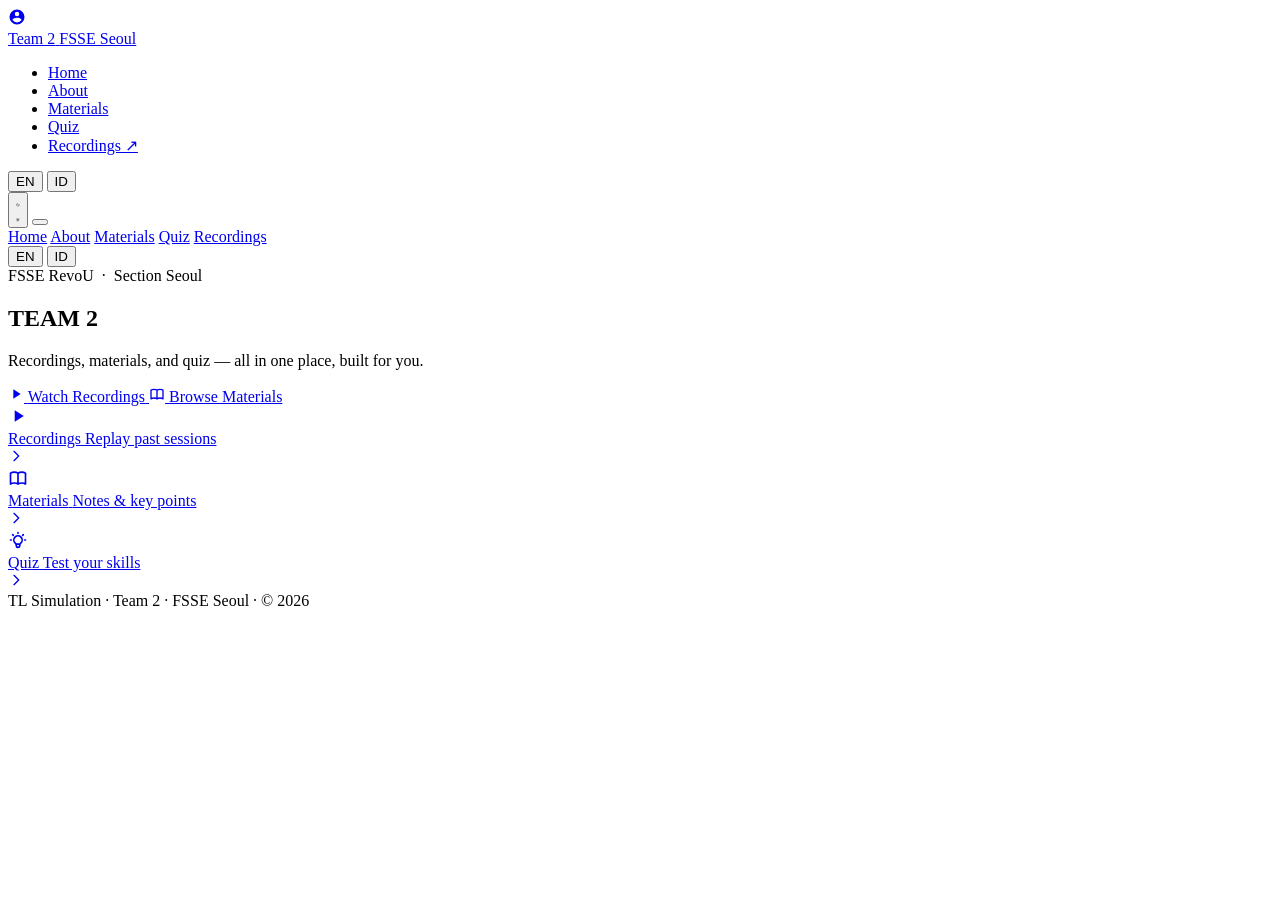
==== html/index.html @ 28c56e17 "feat: add materials and quiz functionality with recordings - Introduced materials.js to manage cours" ====
<!DOCTYPE html>

<html data-lang="en" data-theme="light" lang="en">
<head>
<meta charset="utf-8"/>
<meta content="width=device-width, initial-scale=1.0" name="viewport"/>
<title>Team 2 Seoul · FSSE RevoU</title>
<link href="https://fonts.googleapis.com/css2?family=Plus+Jakarta+Sans:wght@400;500;600;700;800&amp;display=swap" rel="stylesheet"/>
<link href="style.css" rel="stylesheet"/>
</head>
<body>
<!-- ═══ NAVBAR ═══ -->
<nav class="navbar" id="navbar">
<div class="nav-inner">
<a class="nav-brand" href="#home">
<div class="brand-mark">
<svg fill="currentColor" height="18" viewbox="0 0 24 24" width="18" xmlns="http://www.w3.org/2000/svg"><path d="M12 2a10 10 0 1 0 0 20A10 10 0 0 0 12 2zm0 3a3 3 0 1 1 0 6 3 3 0 0 1 0-6zm0 14.2a7.2 7.2 0 0 1-6-3.22c.03-1.99 4-3.08 6-3.08s5.97 1.09 6 3.08a7.2 7.2 0 0 1-6 3.22z"></path></svg>
</div>
<div class="brand-text">
<span class="brand-name">Team 2</span>
<span class="brand-sub">FSSE Seoul</span>
</div>
</a>
<ul class="nav-links" id="navLinks">
<li><a class="nav-link active" data-i18n="nav.home" href="index.html">Home</a></li>
<li><a class="nav-link" data-i18n="nav.about" href="about.html">About</a></li>
<li><a class="nav-link" data-i18n="nav.materi" href="materials.html">Materials</a></li>
<li><a class="nav-link" data-i18n="nav.game" href="quiz.html">Quiz</a></li>
<li><a class="nav-link nav-rec" data-i18n="nav.recordings" href="recordings.html">Recordings ↗</a></li>
</ul>
<div class="nav-actions">
<div class="lang-switcher" id="langSwitcher">
<button class="lang-btn active" data-lang="en" onclick="setLang('en')">EN</button>
<button class="lang-btn" data-lang="id" onclick="setLang('id')">ID</button>
</div>
<button class="theme-btn-nav" onclick="toggleTheme()" title="Toggle theme">
<svg class="icon-moon" fill="none" stroke="currentColor" viewbox="0 0 24 24" xmlns="http://www.w3.org/2000/svg"><path d="M21 12.79A9 9 0 1 1 11.21 3a7 7 0 0 0 9.79 9.79z" stroke-linecap="round" stroke-linejoin="round" stroke-width="2"></path></svg>
<svg class="icon-sun" fill="none" stroke="currentColor" viewbox="0 0 24 24" xmlns="http://www.w3.org/2000/svg"><path d="M12 3v1m0 16v1m8.66-9h-1M4.34 12h-1m15.07-6.07-.71.71M6.34 17.66l-.71.71m12.02 0-.71-.71M6.34 6.34l-.71-.71M12 7a5 5 0 1 0 0 10A5 5 0 0 0 12 7z" stroke-linecap="round" stroke-linejoin="round" stroke-width="2"></path></svg>
</button>
<button aria-label="Menu" class="hamburger" id="hamburger" onclick="toggleMenu()"><span></span><span></span><span></span></button>
</div>
</div>
</nav>
<!-- mobile menu -->
<div class="mobile-menu" id="mobileMenu">
<a class="mob-link active" data-i18n="nav.home" href="index.html" onclick="toggleMenu()">Home</a>
<a class="mob-link" data-i18n="nav.about" href="about.html" onclick="toggleMenu()">About</a>
<a class="mob-link" data-i18n="nav.materi" href="materials.html" onclick="toggleMenu()">Materials</a>
<a class="mob-link" data-i18n="nav.game" href="quiz.html" onclick="toggleMenu()">Quiz</a>
<a class="mob-link" data-i18n="nav.recordings" href="recordings.html">Recordings</a>
<div class="mob-lang">
<button class="lang-btn active" data-lang="en" onclick="setLang('en');toggleMenu()">EN</button>
<button class="lang-btn" data-lang="id" onclick="setLang('id');toggleMenu()">ID</button>
</div>
</div>
<!-- ═══ SCROLL SNAP CONTAINER ═══ -->
<main id="snap-main">
<!-- ═══ HERO — two-column ═══ -->
<section class="hero" id="home">
<div class="hero-inner">
<div class="hero-left">
<div class="hero-eyebrow">
<span class="eyebrow-dot"></span>
          FSSE RevoU  ·  Section Seoul
        </div>
<h1 class="hero-heading">
<span data-i18n="hero.title">TEAM 2</span>
</h1>
<p class="hero-sub" data-i18n="hero.sub">Recordings, materials, and quiz — all in one place, built for you.</p>
<div class="hero-ctas">
<a class="btn-primary" href="recordings.html">
<svg fill="currentColor" height="16" viewbox="0 0 24 24" width="16" xmlns="http://www.w3.org/2000/svg"><path d="M8 5v14l11-7z"></path></svg>
<span data-i18n="hero.cta1">Watch Recordings</span>
</a>
<a class="btn-ghost" href="materials.html">
<svg fill="none" height="16" stroke="currentColor" viewbox="0 0 24 24" width="16" xmlns="http://www.w3.org/2000/svg"><path d="M12 6.253v13m0-13C10.832 5.477 9.246 5 7.5 5S4.168 5.477 3 6.253v13C4.168 18.477 5.754 18 7.5 18s3.332.477 4.5 1.253m0-13C13.168 5.477 14.754 5 16.5 5c1.747 0 3.332.477 4.5 1.253v13C19.832 18.477 18.247 18 16.5 18c-1.746 0-3.332.477-4.5 1.253" stroke-linecap="round" stroke-linejoin="round" stroke-width="2"></path></svg>
<span data-i18n="hero.cta2">Browse Materials</span>
</a>
</div>
</div>
<div class="hero-right">
<a class="hcard" href="recordings.html">
<div class="hcard-icon hcard-icon-rec">
<svg fill="currentColor" height="20" viewbox="0 0 24 24" width="20" xmlns="http://www.w3.org/2000/svg"><path d="M8 5v14l11-7z"></path></svg>
</div>
<div class="hcard-body">
<span class="hcard-title" data-i18n="hero.feat.rec">Recordings</span>
<span class="hcard-sub" data-i18n="hero.feat.rec.sub">Replay past sessions</span>
</div>
<svg class="hcard-arrow" fill="none" height="16" stroke="currentColor" viewbox="0 0 24 24" width="16" xmlns="http://www.w3.org/2000/svg"><path d="M9 5l7 7-7 7" stroke-linecap="round" stroke-linejoin="round" stroke-width="2"></path></svg>
</a>
<a class="hcard" href="materials.html">
<div class="hcard-icon hcard-icon-materi">
<svg fill="none" height="20" stroke="currentColor" viewbox="0 0 24 24" width="20" xmlns="http://www.w3.org/2000/svg"><path d="M12 6.253v13m0-13C10.832 5.477 9.246 5 7.5 5S4.168 5.477 3 6.253v13C4.168 18.477 5.754 18 7.5 18s3.332.477 4.5 1.253m0-13C13.168 5.477 14.754 5 16.5 5c1.747 0 3.332.477 4.5 1.253v13C19.832 18.477 18.247 18 16.5 18c-1.746 0-3.332.477-4.5 1.253" stroke-linecap="round" stroke-linejoin="round" stroke-width="2"></path></svg>
</div>
<div class="hcard-body">
<span class="hcard-title" data-i18n="hero.feat.materi">Materials</span>
<span class="hcard-sub" data-i18n="hero.feat.materi.sub">Notes &amp; key points</span>
</div>
<svg class="hcard-arrow" fill="none" height="16" stroke="currentColor" viewbox="0 0 24 24" width="16" xmlns="http://www.w3.org/2000/svg"><path d="M9 5l7 7-7 7" stroke-linecap="round" stroke-linejoin="round" stroke-width="2"></path></svg>
</a>
<a class="hcard" href="quiz.html">
<div class="hcard-icon hcard-icon-quiz">
<svg fill="none" height="20" stroke="currentColor" viewbox="0 0 24 24" width="20" xmlns="http://www.w3.org/2000/svg"><path d="M9.663 17h4.673M12 3v1m6.364 1.636l-.707.707M21 12h-1M4 12H3m3.343-5.657l-.707-.707m2.828 9.9a5 5 0 117.072 0l-.548.547A3.374 3.374 0 0014 18.469V19a2 2 0 11-4 0v-.531c0-.895-.356-1.754-.988-2.386l-.548-.547z" stroke-linecap="round" stroke-linejoin="round" stroke-width="2"></path></svg>
</div>
<div class="hcard-body">
<span class="hcard-title" data-i18n="hero.feat.quiz">Quiz</span>
<span class="hcard-sub" data-i18n="hero.feat.quiz.sub">Test your skills</span>
</div>
<svg class="hcard-arrow" fill="none" height="16" stroke="currentColor" viewbox="0 0 24 24" width="16" xmlns="http://www.w3.org/2000/svg"><path d="M9 5l7 7-7 7" stroke-linecap="round" stroke-linejoin="round" stroke-width="2"></path></svg>
</a>
</div>
</div>
</section>
<!-- ═══ FOOTER ═══ -->
<footer class="footer-main">
<div class="footer-inner">
<span data-i18n="footer.text">TL Simulation · Team 2 · FSSE Seoul · © 2026</span>
</div>
</footer>
</main><!-- /snap-main -->
<script src="shared.js"></script>
</body>
</html>
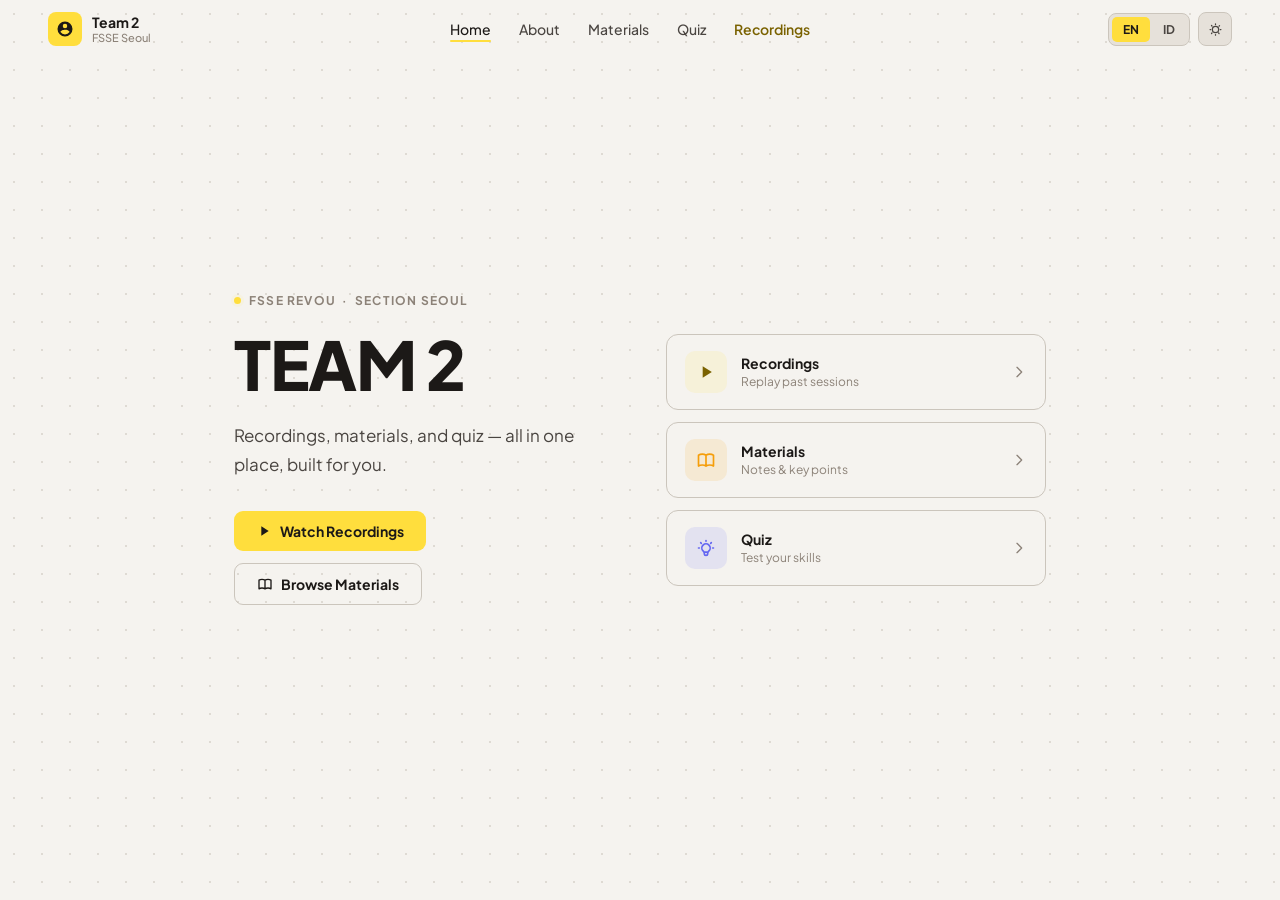
==== commit e6b7c917: "fix: update stylesheet and script paths in HTML files" ====
--- a/html/index.html
+++ b/html/index.html
@@ -6,7 +6,7 @@
 <meta content="width=device-width, initial-scale=1.0" name="viewport"/>
 <title>Team 2 Seoul · FSSE RevoU</title>
 <link href="https://fonts.googleapis.com/css2?family=Plus+Jakarta+Sans:wght@400;500;600;700;800&amp;display=swap" rel="stylesheet"/>
-<link href="style.css" rel="stylesheet"/>
+<link href="../css/style.css" rel="stylesheet"/>
 </head>
 <body>
 <!-- ═══ NAVBAR ═══ -->
@@ -119,6 +119,6 @@
 </div>
 </footer>
 </main><!-- /snap-main -->
-<script src="shared.js"></script>
+<script src="../js/shared.js"></script>
 </body>
 </html>
--- a/css/style.css
+++ b/css/style.css
@@ -0,0 +1,1110 @@
+/* ════════════════════════════════════════════════════════════
+    RESET & ROOT
+════════════════════════════════════════════════════════════ */
+*, *::before, *::after { box-sizing: border-box; margin: 0; padding: 0; }
+
+:root {
+  --accent:       #ffde3d;
+  --accent-d:     #e6c400;
+  --accent-warm:  #f59e0b;
+  --accent-bg:    rgba(255,222,61,.08);
+  --accent-bg-h:  rgba(255,222,61,.16);
+}
+[data-theme="light"] {
+  --bg:           #f5f3ef;
+  --bg-2:         #efecea;
+  --surface:      #e6e1da;
+  --surface-2:    #d9d3cb;
+  --surface-3:    #ccc8bf;
+  --border:       #cbc5bc;
+  --border-h:     #ffde3d;
+  --text:         #1c1917;
+  --text-2:       #4a4541;
+  --text-3:       #8c8278;
+  --badge-bg:     rgba(255,222,61,.12);
+  --badge-txt:    #7a6200;
+  --thumb-bg:     #dedad3;
+  --bottomnav-bg: rgba(245,243,239,.96);
+  --section-alt:  #efecea;
+}
+[data-theme="dark"] {
+  --bg:           #15191f;
+  --bg-2:         #11141a;
+  --surface:      #1d2230;
+  --surface-2:    #252d3d;
+  --surface-3:    #303a50;
+  --border:       #2a3347;
+  --border-h:     #ffde3d;
+  --text:         #e2e6ef;
+  --text-2:       #8a95aa;
+  --text-3:       #4a5568;
+  --badge-bg:     rgba(255,222,61,.13);
+  --badge-txt:    #ffe566;
+  --thumb-bg:     #252d3d;
+  --bottomnav-bg: rgba(21,25,31,.96);
+  --section-alt:  #11141a;
+}
+
+html, body {
+  height: 100%;
+  overflow: hidden;
+}
+body {
+  font-family: 'Plus Jakarta Sans', sans-serif;
+  background: var(--bg);
+  color: var(--text);
+  transition: background .2s, color .2s;
+}
+
+/* ════ SCROLL SNAP CONTAINER ════ */
+#snap-main {
+  height: 100vh;
+  overflow-y: scroll;
+  scroll-snap-type: y mandatory;
+  scroll-behavior: smooth;
+  /* hide scrollbar but keep scroll functionality */
+  scrollbar-width: none;
+}
+#snap-main::-webkit-scrollbar { display: none; }
+.hidden { display: none !important; }
+
+/* ════════════════════════════════════════════════════════════
+   NAVBAR
+════════════════════════════════════════════════════════════ */
+.navbar {
+  position: fixed; top: 0; left: 0; right: 0; z-index: 200;
+  transition: background .2s, border-color .2s, box-shadow .2s;
+  border-bottom: 1px solid transparent;
+}
+.navbar.scrolled {
+  background: var(--bg);
+  border-color: var(--border);
+  box-shadow: 0 1px 0 var(--border);
+}
+.nav-inner {
+  margin: 0 auto;
+  display: flex; align-items: center; gap: 8px;
+  padding: 12px 48px;
+}
+.nav-brand {
+  display: flex; align-items: center; gap: 10px;
+  text-decoration: none; color: var(--text); flex-shrink: 0;
+}
+.brand-mark {
+  width: 34px; height: 34px; border-radius: 8px;
+  background: var(--accent); color: #1c1917;
+  display: flex; align-items: center; justify-content: center; flex-shrink: 0;
+}
+.brand-text { display: flex; flex-direction: column; line-height: 1.2; }
+.brand-name { font-size: 14px; font-weight: 700; }
+.brand-sub  { font-size: 11px; color: var(--text-3); font-weight: 500; }
+
+.nav-links {
+  display: flex; align-items: center; list-style: none; margin: 0 auto;
+}
+.nav-link {
+  display: flex; align-items: center; gap: 4px;
+  padding: 8px 14px; font-size: 14px; font-weight: 500;
+  color: var(--text-2); text-decoration: none; position: relative;
+  transition: color .15s;
+}
+.nav-link::after {
+  content: ''; position: absolute; bottom: 4px; left: 14px; right: 14px;
+  height: 2px; background: var(--accent); border-radius: 1px;
+  transform: scaleX(0); transition: transform .2s;
+}
+.nav-link:hover { color: var(--text); }
+.nav-link:hover::after, .nav-link.active::after { transform: scaleX(1); }
+.nav-link.active { color: var(--text); }
+.nav-rec { color: var(--badge-txt) !important; font-weight: 600; }
+.nav-rec::after { background: var(--accent); }
+
+.nav-actions { display: flex; align-items: center; gap: 8px; flex-shrink: 0; }
+
+.lang-switcher {
+  display: flex; background: var(--surface); border: 1px solid var(--border);
+  border-radius: 8px; padding: 3px; gap: 2px;
+}
+.lang-btn {
+  padding: 5px 11px; border-radius: 5px; border: none;
+  background: transparent; color: var(--text-2);
+  font-size: 12px; font-weight: 700; cursor: pointer;
+  font-family: 'Plus Jakarta Sans', sans-serif;
+  transition: background .15s, color .15s;
+}
+.lang-btn.active { background: var(--accent); color: #1c1917; }
+.lang-btn:not(.active):hover { background: var(--surface-2); color: var(--text); }
+
+.theme-btn-nav {
+  width: 34px; height: 34px; border-radius: 8px;
+  border: 1px solid var(--border); background: var(--surface);
+  color: var(--text-2); cursor: pointer;
+  display: flex; align-items: center; justify-content: center;
+  transition: border-color .15s, color .15s;
+}
+.theme-btn-nav:hover { border-color: var(--accent); color: var(--accent); }
+.theme-btn-nav svg { width: 15px; height: 15px; }
+
+.hamburger {
+  display: none; flex-direction: column; gap: 5px;
+  width: 34px; height: 34px; align-items: center; justify-content: center;
+  border: 1px solid var(--border); border-radius: 8px;
+  background: var(--surface); cursor: pointer; padding: 0;
+}
+.hamburger span {
+  display: block; width: 15px; height: 2px;
+  background: var(--text-2); border-radius: 1px;
+  transition: transform .2s, opacity .2s;
+}
+.hamburger.open span:nth-child(1) { transform: translateY(7px) rotate(45deg); }
+.hamburger.open span:nth-child(2) { opacity: 0; }
+.hamburger.open span:nth-child(3) { transform: translateY(-7px) rotate(-45deg); }
+
+.mobile-menu {
+  display: none; flex-direction: column; gap: 2px;
+  position: fixed; top: 58px; left: 0; right: 0; z-index: 190;
+  background: var(--bg); border-bottom: 1px solid var(--border);
+  padding: 12px 20px 18px;
+  transform: translateY(-8px); opacity: 0; pointer-events: none;
+  transition: transform .2s, opacity .2s;
+}
+.mobile-menu.open { transform: none; opacity: 1; pointer-events: all; }
+.mob-link {
+  display: block; padding: 11px 12px; border-radius: 8px;
+  font-size: 15px; font-weight: 500; color: var(--text);
+  text-decoration: none; transition: background .15s;
+}
+.mob-link:hover { background: var(--surface); }
+.mob-lang { display: flex; gap: 6px; padding: 8px 12px; }
+
+.icon-sun  { display: none; }
+.icon-moon { display: block; }
+[data-theme="light"] .icon-sun  { display: block; }
+[data-theme="light"] .icon-moon { display: none; }
+
+@media (max-width: 799px) {
+  .nav-links { display: none; }
+  .hamburger { display: flex; }
+  .mobile-menu { display: flex; }
+  .lang-switcher { display: none; }
+}
+
+/* ════════════════════════════════════════════════════════════
+   HERO — two-column split
+════════════════════════════════════════════════════════════ */
+.hero {
+  min-height: 100vh;
+  height: 100vh;
+  display: flex; align-items: center;
+  padding: 80px 60px 60px;
+  position: relative; overflow: hidden;
+  scroll-snap-align: start;
+  scroll-snap-stop: always;
+}
+/* subtle background pattern */
+.hero::before {
+  content: '';
+  position: absolute; inset: 0; z-index: 0;
+  background-image: radial-gradient(var(--border) 1px, transparent 1px);
+  background-size: 28px 28px;
+  opacity: .55;
+}
+.hero-inner {
+  margin: 0 auto; width: 70%;
+  display: grid; grid-template-columns: 1fr 380px; gap: 60px;
+  align-items: center; position: relative; z-index: 1;
+}
+@media (max-width: 900px) {
+  .hero-inner { grid-template-columns: 1fr; gap: 40px; }
+}
+
+/* left */
+.hero-eyebrow {
+  display: inline-flex; align-items: center; gap: 8px;
+  font-size: 12px; font-weight: 700; letter-spacing: .1em;
+  text-transform: uppercase; color: var(--text-3);
+  margin-bottom: 20px;
+}
+.eyebrow-dot {
+  width: 7px; height: 7px; border-radius: 50%;
+  background: var(--accent); flex-shrink: 0;
+  box-shadow: 0 0 0 3px var(--accent-bg);
+  animation: pulse 2s infinite;
+}
+@keyframes pulse {
+  0%, 100% { box-shadow: 0 0 0 3px var(--accent-bg); }
+  50%       { box-shadow: 0 0 0 6px transparent; }
+}
+.hero-heading {
+  font-size: clamp(2.8rem, 5.5vw, 4.2rem);
+  font-weight: 800; line-height: 1.08; letter-spacing: -.02em;
+  margin-bottom: 20px; color: var(--text);
+}
+.hero-sub {
+  font-size: 17px; color: var(--text-2); line-height: 1.7;
+  margin-bottom: 32px; max-width: 480px;
+}
+.hero-ctas { display: flex; gap: 12px; flex-wrap: wrap; margin-bottom: 28px; }
+.hero-credit { font-size: 13px; color: var(--text-3); }
+
+/* right — hero cards */
+.hero-right { display: flex; flex-direction: column; gap: 12px; }
+.hcard {
+  display: flex; align-items: center; gap: 14px;
+  padding: 16px 18px; border-radius: 12px;
+  background: var(--bg); border: 1px solid var(--border);
+  text-decoration: none; color: var(--text);
+  transition: border-color .2s, box-shadow .2s, transform .2s;
+}
+.hcard:hover {
+  border-color: var(--accent);
+  box-shadow: 0 4px 20px var(--accent-bg);
+  transform: translateX(4px);
+}
+.hcard-icon {
+  width: 42px; height: 42px; border-radius: 10px; flex-shrink: 0;
+  display: flex; align-items: center; justify-content: center;
+}
+.hcard-icon-rec     { background: rgba(255,222,61,.12); color: var(--badge-txt); }
+.hcard-icon-materi  { background: rgba(245,158,11,.12);  color: var(--accent-warm); }
+.hcard-icon-quiz    { background: rgba(99,102,241,.12);  color: #6366f1; }
+.hcard-body { flex: 1; min-width: 0; display: flex; flex-direction: column; gap: 2px; }
+.hcard-title { font-size: 14px; font-weight: 700; }
+.hcard-sub   { font-size: 12px; color: var(--text-3); }
+.hcard-arrow { color: var(--text-3); flex-shrink: 0; transition: transform .2s, color .2s; }
+.hcard:hover .hcard-arrow { transform: translateX(3px); color: var(--accent); }
+
+/* ════════════════════════════════════════════════════════════
+   BUTTONS
+════════════════════════════════════════════════════════════ */
+.btn-primary {
+  display: inline-flex; align-items: center; gap: 8px;
+  padding: 11px 22px; border-radius: 9px;
+  background: var(--accent); color: #1c1917;
+  font-size: 14px; font-weight: 700; font-family: 'Plus Jakarta Sans', sans-serif;
+  border: none; cursor: pointer; text-decoration: none;
+  transition: background .15s, box-shadow .15s, transform .15s;
+}
+.btn-primary:hover {
+  background: var(--accent-d);
+  box-shadow: 0 4px 16px rgba(255,222,61,.35);
+  transform: translateY(-1px);
+}
+.btn-ghost {
+  display: inline-flex; align-items: center; gap: 8px;
+  padding: 11px 22px; border-radius: 9px;
+  background: transparent; color: var(--text);
+  border: 1.5px solid var(--border);
+  font-size: 14px; font-weight: 700; font-family: 'Plus Jakarta Sans', sans-serif;
+  cursor: pointer; text-decoration: none;
+  transition: border-color .15s, background .15s, transform .15s;
+}
+.btn-ghost:hover {
+  border-color: var(--accent); background: var(--accent-bg);
+  transform: translateY(-1px);
+}
+/* keep .btn-secondary as alias */
+.btn-secondary { composes: btn-ghost; }
+
+/* ════════════════════════════════════════════════════════════
+   SECTION COMMON
+════════════════════════════════════════════════════════════ */
+.section {
+  padding: 100px 60px;
+  min-height: 100vh;
+  display: flex;
+  align-items: center;
+  scroll-snap-align: start;
+  scroll-snap-stop: always;
+}
+.section-alt { background: var(--section-alt); border-top: 1px solid var(--border); border-bottom: 1px solid var(--border); }
+.section-inner { margin: 0 auto; width: 100%; }
+
+.section-label {
+  display: flex; align-items: center; gap: 12px;
+  margin-bottom: 12px;
+}
+.section-num {
+  font-size: 11px; font-weight: 800; color: var(--badge-txt);
+  letter-spacing: .12em; font-variant-numeric: tabular-nums;
+}
+.section-rule { flex: 0 0 32px; height: 1.5px; background: var(--border); }
+.section-tag-txt {
+  font-size: 11px; font-weight: 700; letter-spacing: .1em;
+  text-transform: uppercase; color: var(--text-3);
+}
+.section-heading {
+  font-size: clamp(1.7rem, 3.5vw, 2.4rem);
+  font-weight: 800; letter-spacing: -.025em;
+  margin-bottom: 10px; line-height: 1.15;
+}
+.section-sub {
+  font-size: 16px; color: var(--text-2); margin-bottom: 44px; line-height: 1.6;
+}
+
+/* fade in */
+.fade-in-section { opacity: 0; transform: translateY(24px); transition: opacity .5s ease, transform .5s ease; }
+.fade-in-section.visible { opacity: 1; transform: none; }
+
+/* ════════════════════════════════════════════════════════════
+   ABOUT
+════════════════════════════════════════════════════════════ */
+/* ── pcard-detail base ── */
+.about-photo-frame { position: relative; width: 160px; height: 160px; border-radius: 16px; overflow: hidden; }
+.about-photo {
+  width: 160px; height: 160px; border-radius: 16px;
+  object-fit: cover; object-position: center top;
+  display: block;
+}
+.photo-placeholder {
+  width: 160px; height: 160px; border-radius: 16px;
+  background: linear-gradient(135deg, var(--accent), #6366f1);
+  display: flex; align-items: center; justify-content: center;
+  font-size: 42px; font-weight: 800; color: #1c1917;
+}
+.about-socials { display: flex; gap: 8px; }
+
+/* ── new pcard-detail layout ── */
+.pd-top {
+  display: flex;
+  flex-direction: row;
+  align-items: flex-start;
+  gap: 16px;
+  margin-bottom: 16px;
+}
+.pd-photo {
+  flex-shrink: 0;
+  width: 150px; height: 150px;
+  border-radius: 12px;
+  overflow: hidden;
+}
+.pd-photo img,
+.pd-photo .photo-placeholder {
+  width: 150px; height: 150px;
+  border-radius: 12px;
+  font-size: 28px;
+}
+.pd-head {
+  flex: 1;
+  min-width: 0;
+  display: flex;
+  flex-direction: column;
+  gap: 8px;
+  padding-top: 2px;
+}
+/* pd-socials now sits at the bottom of pcard-detail, horizontal row */
+.pd-socials {
+  display: flex;
+  flex-direction: row;
+  flex-wrap: wrap;
+  gap: 6px;
+  margin-top: 14px;
+  padding-top: 14px;
+  border-top: 1px solid var(--border);
+}
+.social-link {
+  display: flex;
+  align-items: center;
+  gap: 6px;
+  padding: 5px 10px;
+  border-radius: 7px;
+  border: 1px solid var(--border);
+  background: var(--surface);
+  color: var(--text-2);
+  text-decoration: none;
+  font-size: 12px;
+  font-weight: 500;
+  transition: border-color .15s, color .15s, background .15s;
+  white-space: nowrap;
+}
+.social-link svg { flex-shrink: 0; }
+.social-label {
+  overflow: hidden;
+  text-overflow: ellipsis;
+  white-space: nowrap;
+  color: var(--text-2);
+  max-width: 140px;
+}
+.social-link:hover { border-color: var(--accent); color: var(--accent); background: var(--accent-bg); }
+.social-link:hover .social-label { color: var(--accent); }
+
+.about-name { font-size: 22px; font-weight: 800; margin-bottom: 0; }
+.about-bio { font-size: 15px; color: var(--text-2); line-height: 1.65; margin-bottom: 12px; }
+/* about-stats now inside pd-head as a vertical list */
+.about-stats { display: flex; flex-direction: column; gap: 8px; }
+@media (max-width: 479px) { .about-stats { gap: 6px; } }
+.stat-item {
+  display: flex; align-items: flex-start; gap: 8px;
+  padding: 7px 10px; border-radius: 8px;
+  background: var(--surface); border-left: 3px solid var(--accent);
+}
+.stat-item svg { color: var(--badge-txt); flex-shrink: 0; margin-top: 1px; }
+.stat-item > div { display: flex; flex-direction: column; gap: 2px; }
+.stat-label { font-size: 11px; color: var(--text-3); font-weight: 700; text-transform: uppercase; letter-spacing: .06em; }
+.stat-val   { font-size: 13px; font-weight: 600; color: var(--text); }
+
+/* ── about section: stretch to fill viewport ── */
+#about { align-items: stretch; }
+#about .section-inner {
+  display: flex;
+  flex-direction: column;
+}
+
+/* ════════════════════════════════════════════════════════════
+   ABOUT — PERSON CARDS
+════════════════════════════════════════════════════════════ */
+
+/* ── slot for left-side expanded card ── */
+.about-expanded-slot {
+  display: none;
+  flex-shrink: 0;
+}
+.about-expanded-slot:not(:empty) {
+  display: block;
+}
+.about-expanded-slot .person-card {
+  width: 100%;
+  height: 100%;
+}
+
+/* slot: photo scales up, socials show as column with labels */
+.about-expanded-slot .pd-photo {
+  width: 50%;
+  height: auto;
+  aspect-ratio: 1 / 1;
+}
+.about-expanded-slot .pd-photo img,
+.about-expanded-slot .pd-photo .photo-placeholder {
+  width: 100%; height: 100%;
+  font-size: clamp(28px, 3.5vw, 64px);
+}
+.about-expanded-slot .about-name {
+  font-size: 20px;
+}
+.about-expanded-slot .about-bio {
+  font-size: 13px;
+  margin-bottom: 8px;
+}
+
+/* ── outer wrapper — default: flex column, two rows stacked ── */
+.about-persons-grid {
+  display: flex;
+  flex-direction: column;
+  gap: 12px;
+  width: 100%;
+  flex: 1;
+}
+
+/* ── when a card is active: side-by-side (expanded left, cards right) ── */
+.about-persons-grid.has-active {
+  flex-direction: row;
+  align-items: flex-start;
+  gap: 16px;
+}
+.about-persons-grid.has-active .about-expanded-slot {
+  display: block;
+  flex: 0 0 calc(50% - 8px);
+  width: calc(50% - 8px);
+}
+.about-persons-grid.has-active .about-rows-wrapper {
+  flex: 0 0 calc(50% - 8px);
+  min-width: 0;
+  /* switch to grid so ALL card rows share the same height */
+  display: grid;
+  grid-template-columns: repeat(4, 1fr);
+  grid-auto-rows: 1fr;
+  gap: 12px;
+  align-content: start;
+}
+/* make each about-row invisible to layout so all cards flow flat */
+.about-persons-grid.has-active .about-row {
+  display: contents;
+}
+/* cards fill their grid cell */
+.about-persons-grid.has-active .about-rows-wrapper > .about-row > .person-card,
+.about-persons-grid.has-active .about-rows-wrapper .person-card {
+  min-width: 0;
+  width: 100%;
+}
+
+/* ── rows wrapper: stacks the two rows vertically ── */
+.about-rows-wrapper {
+  display: flex;
+  flex-direction: column;
+  gap: 12px;
+  width: 100%;
+  flex: 1;
+}
+
+/* ── each row is its own independent flex row ── */
+.about-row {
+  display: flex;
+  flex-wrap: wrap;
+  gap: 12px;
+  justify-content: center;
+  flex: 1;
+}
+.about-row .person-card {
+  flex: 0 0 calc((100% - 60px) / 6);
+  min-width: 0;
+  height: 100%;
+}
+
+/* ── base card ── */
+.person-card {
+  border: 1px solid var(--border); border-radius: 16px;
+  background: var(--bg); cursor: pointer; overflow: hidden;
+  will-change: transform;
+  transition: border-color .25s, box-shadow .25s;
+}
+.person-card:not(.active):hover {
+  border-color: var(--accent);
+  box-shadow: 0 6px 24px var(--accent-bg);
+  transform: translateY(-3px);
+}
+
+/* ── EXPANDED: fills its slot container (grows vertically) ── */
+.person-card.active {
+  border-color: var(--accent);
+  box-shadow: 0 8px 40px var(--accent-bg);
+  cursor: default;
+  transform: none;
+}
+
+/* ── during FLIP: card is an empty styled box — no content distortion ── */
+.person-card.is-flipping {
+  transition: none !important;
+}
+.person-card.is-flipping .pcard-compact {
+  max-height: 0 !important;
+  opacity: 0 !important;
+  transition: none !important;
+  pointer-events: none !important;
+}
+.person-card.is-flipping .pcard-detail {
+  max-height: 0 !important;
+  opacity: 0 !important;
+  padding: 0 !important;
+  transition: none !important;
+}
+
+/* prevent grid from clipping cards during animation */
+.about-row.is-animating {
+  overflow: visible;
+}
+
+/* ── compact = PORTRAIT TILE for every card ── */
+.pcard-compact {
+  display: flex; flex-direction: column; align-items: stretch;
+  padding: 0; gap: 0; overflow: hidden;
+  max-height: 600px; opacity: 1; height: 100%;
+  transition: max-height 0.28s ease, opacity 0.2s ease;
+}
+
+/* ── banner: full-width gradient strip ── */
+.pcard-avatar {
+  width: 100%; flex: 1; min-height: 80px;
+  border-radius: 14px 14px 0 0; flex-shrink: 0;
+  display: flex; align-items: center; justify-content: center;
+  font-size: 36px; font-weight: 900; color: #fff;
+}
+
+/* ── label below banner ── */
+.pcard-compact-body {
+  padding: 10px 14px 14px;
+  display: flex; flex-direction: column; gap: 3px;
+  transition: background .2s;
+}
+.pcard-name { font-size: 13px; font-weight: 700; color: var(--text); }
+.pcard-role { font-size: 11px; color: var(--text-3); }
+.person-card:not(.active):hover .pcard-compact-body { background: var(--accent-bg); }
+
+/* ── compact fades in when card is inactive (not flipping) ── */
+.person-card.active:not(.is-flipping) .pcard-compact {
+  max-height: 0;
+  opacity: 0;
+  pointer-events: none;
+}
+
+/* ── detail fades in after FLIP lands ── */
+.pcard-detail {
+  max-height: 0;
+  overflow: hidden;
+  opacity: 0;
+  transition: max-height 0.42s ease,
+              opacity    0.32s 0.06s ease,
+              padding    0.20s ease;
+  padding: 0;
+}
+.person-card.active:not(.is-flipping) .pcard-detail {
+  max-height: 1200px;
+  opacity: 1;
+  padding: 20px;
+}
+
+/* ════════════════════════════════════════════════════════════
+   ABOUT — MOBILE RESPONSIVE  (≤ 767 px)
+════════════════════════════════════════════════════════════ */
+@media (max-width: 767px) {
+  /* section: natural height, no forced viewport fill */
+  #about {
+    align-items: flex-start;
+    padding: 56px 18px 40px;
+    min-height: unset;
+  }
+  #about .section-inner {
+    flex: unset;
+  }
+
+  /* grid: turn off flex-grow chain */
+  .about-persons-grid,
+  .about-rows-wrapper,
+  .about-row {
+    flex: unset;
+  }
+
+  /* ── DEFAULT state: 2-column card grid ── */
+  .about-rows-wrapper {
+    gap: 10px;
+  }
+  .about-row {
+    gap: 10px;
+    justify-content: flex-start;
+  }
+  .about-row .person-card {
+    flex: 0 0 calc(50% - 5px);
+    height: auto;
+  }
+
+  /* ── compact card: horizontal layout (avatar left, text right) ── */
+  .pcard-compact {
+    flex-direction: row;
+    align-items: center;
+    padding: 10px 12px;
+    gap: 12px;
+    height: auto;
+    max-height: none;
+  }
+  .pcard-avatar {
+    flex: 0 0 52px;
+    width: 52px;
+    min-height: 52px;
+    height: 52px;
+    border-radius: 10px;
+    font-size: 20px;
+  }
+  .pcard-compact-body {
+    padding: 0;
+    flex: 1;
+    min-width: 0;
+  }
+  .pcard-name {
+    font-size: 14px;
+    white-space: nowrap;
+    overflow: hidden;
+    text-overflow: ellipsis;
+  }
+
+  /* ── ACTIVE state: stack vertically (expanded on top, grid below) ── */
+  .about-persons-grid.has-active {
+    flex-direction: column;
+    align-items: stretch;
+    gap: 14px;
+  }
+  .about-persons-grid.has-active .about-expanded-slot {
+    flex: unset;
+    width: 100%;
+  }
+  .about-persons-grid.has-active .about-rows-wrapper {
+    flex: unset;
+    display: grid;
+    grid-template-columns: repeat(2, 1fr);
+    grid-auto-rows: auto;
+    gap: 10px;
+    width: 100%;
+  }
+  .about-persons-grid.has-active .about-row {
+    display: contents;
+  }
+  .about-persons-grid.has-active .about-rows-wrapper .person-card {
+    width: 100%;
+    flex: unset;
+  }
+
+  /* expanded card: revert to vertical, smaller photo */
+  .about-expanded-slot .pd-photo {
+    width: 80px;
+    height: 80px;
+    aspect-ratio: unset;
+  }
+  .about-expanded-slot .pd-photo img,
+  .about-expanded-slot .pd-photo .photo-placeholder {
+    width: 80px;
+    height: 80px;
+    font-size: 28px;
+  }
+  .about-expanded-slot .about-name {
+    font-size: 18px;
+  }
+
+  /* keep compact card horizontal inside active grid on mobile */
+  .about-persons-grid.has-active .pcard-compact {
+    flex-direction: row;
+  }
+  .about-persons-grid.has-active .pcard-avatar {
+    flex: 0 0 52px;
+    width: 52px;
+    height: 52px;
+    min-height: 52px;
+    border-radius: 10px;
+  }
+}
+
+/* ════════════════════════════════════════════════════════════
+    MATERI
+════════════════════════════════════════════════════════════ */
+/* ─── Module tabs ─────────────────────────────────────────── */
+.module-tabs {
+  display: flex;
+  flex-wrap: wrap;
+  gap: 8px;
+  margin-bottom: 28px;
+}
+.module-tab {
+  display: flex;
+  flex-direction: column;
+  align-items: flex-start;
+  gap: 2px;
+  padding: 10px 18px;
+  border-radius: 10px;
+  border: 1px solid var(--border);
+  background: var(--surface);
+  cursor: pointer;
+  transition: border-color .2s, background .2s, box-shadow .2s;
+  text-align: left;
+}
+.module-tab:hover {
+  border-color: var(--accent);
+  background: var(--accent-bg);
+}
+.module-tab.active {
+  border-color: var(--accent);
+  background: var(--accent-bg);
+  box-shadow: 0 2px 12px var(--accent-bg);
+}
+.module-tab-num {
+  font-size: 13px;
+  font-weight: 800;
+  color: var(--badge-txt);
+}
+.module-tab.active .module-tab-num { color: var(--accent); }
+.module-tab-sub {
+  font-size: 11px;
+  color: var(--text-3);
+  font-weight: 500;
+}
+
+/* ─── Module panel ────────────────────────────────────────── */
+.module-panel {
+  display: flex;
+  flex-direction: column;
+  gap: 32px;
+}
+
+/* ─── Week section ────────────────────────────────────────── */
+.week-section {
+  display: flex;
+  flex-direction: column;
+  gap: 14px;
+}
+.week-header {
+  display: flex;
+  align-items: center;
+  gap: 12px;
+}
+.week-label {
+  display: flex;
+  align-items: center;
+  gap: 10px;
+}
+.week-pill {
+  font-size: 11px;
+  font-weight: 800;
+  letter-spacing: .08em;
+  text-transform: uppercase;
+  color: var(--badge-txt);
+  background: var(--accent-bg);
+  border: 1px solid color-mix(in srgb, var(--accent) 30%, transparent);
+  padding: 3px 10px;
+  border-radius: 20px;
+  white-space: nowrap;
+}
+.week-course {
+  font-size: 15px;
+  font-weight: 700;
+  color: var(--text);
+}
+
+/* ─── Week grid: session cards ────────────────────────────── */
+.week-grid {
+  display: grid;
+  grid-template-columns: repeat(auto-fill, minmax(260px, 1fr));
+  gap: 12px;
+}
+.materi-card {
+  background: var(--bg);
+  border: 1px solid var(--border);
+  border-left: 3px solid var(--accent);
+  border-radius: 10px;
+  padding: 18px;
+  display: flex;
+  flex-direction: column;
+  gap: 10px;
+  transition: box-shadow .2s, transform .2s;
+}
+.materi-card:hover { box-shadow: 0 4px 18px var(--accent-bg); transform: translateY(-2px); }
+.materi-card-empty { border-left-color: var(--border); opacity: .7; }
+.materi-top { display: flex; align-items: center; justify-content: space-between; gap: 8px; }
+.materi-num {
+  font-size: 11px; font-weight: 800; letter-spacing: .08em;
+  color: var(--badge-txt); background: var(--accent-bg);
+  padding: 3px 9px; border-radius: 5px;
+}
+.materi-date { font-size: 12px; color: var(--text-3); }
+.materi-title-txt { font-size: 15px; font-weight: 700; line-height: 1.4; }
+.materi-points { list-style: none; display: flex; flex-direction: column; gap: 6px; }
+.materi-points li {
+  font-size: 13px; color: var(--text-2); padding-left: 14px;
+  position: relative; line-height: 1.5;
+}
+.materi-points li::before { content: '▸'; position: absolute; left: 0; color: var(--badge-txt); font-size: 10px; top: 3px; }
+.materi-empty { padding: 10px 0; }
+.materi-empty span {
+  display: inline-block; margin-bottom: 5px;
+  font-size: 11px; font-weight: 700; color: var(--text-3);
+  text-transform: uppercase; letter-spacing: .08em;
+  background: var(--surface); border: 1px dashed var(--border);
+  padding: 3px 10px; border-radius: 5px;
+}
+.materi-empty p { font-size: 13px; color: var(--text-3); line-height: 1.5; }
+.materi-rec-btn {
+  display: inline-flex; align-items: center; gap: 6px; margin-top: auto;
+  font-size: 13px; font-weight: 700; color: var(--badge-txt);
+  text-decoration: none; transition: opacity .15s;
+}
+.materi-rec-btn:hover { opacity: .7; }
+
+@media (max-width: 600px) {
+  .week-grid { grid-template-columns: 1fr; }
+}
+
+/* ════════════════════════════════════════════════════════════
+   QUIZ
+════════════════════════════════════════════════════════════ */
+.quiz-container {
+  max-width: 580px;
+  background: var(--bg); border: 1px solid var(--border);
+  border-radius: 16px; padding: 32px 28px;
+  box-shadow: 0 2px 20px rgba(0,0,0,.04);
+}
+.quiz-state { display: flex; flex-direction: column; align-items: center; gap: 18px; }
+.quiz-start-icon svg { color: var(--badge-txt); }
+.quiz-start-info { font-size: 14px; color: var(--text-2); text-align: center; }
+.quiz-btn { min-width: 160px; justify-content: center; }
+
+.quiz-meta { width: 100%; display: flex; justify-content: space-between; align-items: center; }
+.quiz-progress-txt { font-size: 13px; font-weight: 700; color: var(--text-2); }
+.quiz-timer-wrap { position: relative; width: 40px; height: 40px; flex-shrink: 0; }
+.quiz-timer-ring { width: 40px; height: 40px; }
+#timerNum { position: absolute; top: 50%; left: 50%; transform: translate(-50%, -50%); font-size: 11px; font-weight: 700; color: var(--text); }
+#timerArc { transition: stroke-dashoffset .9s linear, stroke .5s; }
+
+.quiz-progress-bar { width: 100%; height: 3px; background: var(--border); border-radius: 2px; overflow: hidden; }
+.quiz-progress-fill { height: 100%; background: var(--accent); border-radius: 2px; transition: width .4s ease; }
+
+.quiz-question { font-size: 17px; font-weight: 600; text-align: center; line-height: 1.5; width: 100%; }
+.quiz-options { display: flex; flex-direction: column; gap: 10px; width: 100%; }
+.quiz-opt {
+  display: flex; align-items: center; gap: 12px;
+  width: 100%; padding: 13px 16px; border-radius: 10px;
+  background: var(--surface); border: 1.5px solid var(--border);
+  color: var(--text); font-size: 14px; font-weight: 500;
+  font-family: 'Plus Jakarta Sans', sans-serif; cursor: pointer; text-align: left;
+  transition: border-color .15s, background .15s, transform .12s;
+}
+.quiz-opt:hover:not(:disabled) { border-color: var(--accent); background: var(--accent-bg); transform: translateX(3px); }
+.quiz-opt:disabled { cursor: default; }
+.opt-letter {
+  width: 26px; height: 26px; border-radius: 6px; flex-shrink: 0;
+  background: var(--surface-2); border: 1px solid var(--border);
+  display: flex; align-items: center; justify-content: center;
+  font-size: 11px; font-weight: 700; color: var(--text-2);
+}
+.opt-correct { background: rgba(34,197,94,.08) !important; border-color: #22c55e !important; }
+.opt-correct .opt-letter { background: #22c55e; color: #fff; border-color: #22c55e; }
+.opt-wrong   { background: rgba(239,68,68,.08) !important; border-color: #ef4444 !important; }
+.opt-wrong   .opt-letter { background: #ef4444; color: #fff; border-color: #ef4444; }
+
+.quiz-feedback {
+  display: flex; align-items: center; gap: 9px;
+  padding: 11px 16px; border-radius: 9px; width: 100%;
+  font-size: 14px; font-weight: 600;
+}
+.fb-correct { background: rgba(34,197,94,.08); color: #22c55e; border: 1px solid rgba(34,197,94,.25); }
+.fb-wrong   { background: rgba(239,68,68,.08);  color: #ef4444;  border: 1px solid rgba(239,68,68,.25); }
+.feedback-icon { font-size: 16px; }
+
+.result-ring { position: relative; width: 110px; height: 110px; }
+.result-arc  { width: 110px; height: 110px; }
+.result-score-wrap { position: absolute; top: 50%; left: 50%; transform: translate(-50%, -50%); display: flex; align-items: baseline; gap: 2px; }
+.result-score { font-size: 28px; font-weight: 800; }
+.result-total { font-size: 14px; color: var(--text-2); }
+.result-title { font-size: 20px; font-weight: 800; }
+.result-msg   { font-size: 15px; color: var(--text-2); text-align: center; }
+
+/* ════════════════════════════════════════════════════════════
+   FOOTER
+════════════════════════════════════════════════════════════ */
+.footer-main {
+  border-top: 1px solid var(--border); padding: 24px 60px;
+  scroll-snap-align: start;
+}
+.footer-inner {
+  margin: 0 auto;
+  display: flex; align-items: center; justify-content: space-between;
+  flex-wrap: wrap; gap: 12px; font-size: 13px; color: var(--text-3);
+}
+
+/* ════════════════════════════════════════════════════════════
+   RECORDINGS PAGE (recordings.html)
+════════════════════════════════════════════════════════════ */
+
+/* override snap-lock so recordings page scrolls normally */
+html.rec-page,
+html.rec-page body { height: auto !important; overflow: auto !important; }
+/* navbar always appears solid (no transparent hero) */
+html.rec-page .navbar { background: var(--bg); border-color: var(--border); }
+/* footer needs no snap on this page */
+html.rec-page .footer-main { scroll-snap-align: unset; }
+
+/* ── Sub-pages (about, materials, quiz): navbar always appears solid ── */
+html.sub-page .navbar { background: var(--bg); border-color: var(--border); }
+
+/* page hero — title + search */
+.rec-hero {
+  padding: 75px 60px 25px;
+  background: var(--section-alt);
+  border-bottom: 1px solid var(--border);
+}
+.rec-hero-inner { margin: 0 auto; }
+.rec-search-row { display: flex; align-items: center; gap: 12px; flex-wrap: wrap; }
+.rec-search-wrap { flex: 1; min-width: 220px; position: relative; }
+.rec-search-wrap svg { position: absolute; left: 12px; top: 50%; transform: translateY(-50%); width: 16px; height: 16px; color: var(--text-3); pointer-events: none; }
+.rec-search-wrap input {
+  width: 100%; background: var(--bg); border: 1px solid var(--border);
+  border-radius: 10px; padding: 10px 14px 10px 40px;
+  color: var(--text); font-size: 14px; font-family: 'Plus Jakarta Sans', sans-serif;
+  outline: none; transition: border-color .15s, box-shadow .15s;
+}
+.rec-search-wrap input::placeholder { color: var(--text-3); }
+.rec-search-wrap input:focus { border-color: var(--accent); box-shadow: 0 0 0 3px var(--accent-bg); }
+
+.count-badge {
+  background: var(--accent-bg); color: var(--badge-txt);
+  font-size: 13px; font-weight: 600; padding: 6px 12px; border-radius: 7px;
+  white-space: nowrap; flex-shrink: 0;
+}
+
+.rec-grid-section { padding: 40px 28px 64px; }
+
+.grid {
+  display: grid; gap: 14px;
+  grid-template-columns: repeat(auto-fill, minmax(240px, 1fr));
+}
+@media (min-width: 1400px) { .grid { grid-template-columns: repeat(5, 1fr); } }
+@media (min-width: 1100px) and (max-width: 1399px) { .grid { grid-template-columns: repeat(4, 1fr); } }
+@media (min-width: 760px)  and (max-width: 1099px) { .grid { grid-template-columns: repeat(3, 1fr); } }
+@media (min-width: 480px)  and (max-width: 759px)  { .grid { grid-template-columns: repeat(2, 1fr); gap: 10px; } }
+@media (max-width: 479px)  { .grid { grid-template-columns: 1fr; gap: 10px; } }
+
+.card {
+  background: var(--bg); border: 1px solid var(--border);
+  border-radius: 12px; overflow: hidden;
+  display: flex; flex-direction: column;
+  transition: border-color .2s, box-shadow .2s, transform .2s;
+  position: relative;
+}
+.card:hover { border-color: var(--accent); box-shadow: 0 6px 24px var(--accent-bg); transform: translateY(-2px); }
+.card-num {
+  position: absolute; top: 9px; left: 9px; z-index: 2;
+  background: rgba(0,0,0,.5); color: #fff;
+  font-size: 10px; font-weight: 700; padding: 3px 7px; border-radius: 5px;
+  backdrop-filter: blur(4px);
+}
+.thumb { width: 100%; aspect-ratio: 16/9; background: var(--thumb-bg); overflow: hidden; position: relative; flex-shrink: 0; }
+.thumb img { width: 100%; height: 100%; object-fit: cover; display: block; }
+.play-ov { position: absolute; inset: 0; background: rgba(0,0,0,.25); display: flex; align-items: center; justify-content: center; opacity: 0; transition: opacity .15s; }
+.card:hover .play-ov { opacity: 1; }
+.card-body { padding: 12px 12px 10px; display: flex; flex-direction: column; gap: 7px; flex: 1; }
+.card-title { font-size: 14px; font-weight: 600; color: var(--text); line-height: 1.4; }
+.card-date { display: flex; align-items: center; gap: 5px; font-size: 12px; color: var(--text-2); }
+.card-date svg { width: 12px; height: 12px; flex-shrink: 0; }
+.btn-watch {
+  margin-top: auto;
+  display: flex; align-items: center; justify-content: center; gap: 6px;
+  width: 100%; padding: 9px;
+  background: var(--accent); color: #1c1917; border: none; border-radius: 8px;
+  font-size: 13px; font-weight: 700; font-family: 'Plus Jakarta Sans', sans-serif;
+  cursor: pointer; text-decoration: none;
+  transition: background .15s, box-shadow .15s;
+}
+.btn-watch:hover { background: var(--accent-d); box-shadow: 0 3px 12px rgba(255,222,61,.35); }
+.btn-watch svg { width: 13px; height: 13px; }
+
+.empty {
+  grid-column: 1/-1; text-align: center; padding: 50px 20px; color: var(--text-3);
+  border: 1px dashed var(--border); border-radius: 12px;
+  background: var(--surface); font-size: 14px;
+}
+.empty svg { width: 40px; height: 40px; margin: 0 auto 10px; display: block; opacity: .3; }
+
+/* bottom nav - recordings mobile */
+.bottom-nav { display: none; }
+@media (max-width: 759px) {
+  .rec-hero { padding: 90px 16px 32px; }
+  .rec-grid-section { padding: 12px 12px 88px; }
+  .bottom-nav {
+    display: flex; align-items: center; gap: 8px;
+    position: fixed; bottom: 0; left: 0; right: 0; z-index: 200;
+    padding: 10px 14px calc(10px + env(safe-area-inset-bottom));
+    background: var(--bottomnav-bg);
+    backdrop-filter: blur(16px); -webkit-backdrop-filter: blur(16px);
+    border-top: 1px solid var(--border);
+  }
+  .bn-search { flex: 1; position: relative; }
+  .bn-search svg { position: absolute; left: 11px; top: 50%; transform: translateY(-50%); width: 14px; height: 14px; color: var(--text-3); pointer-events: none; }
+  .bn-search input { width: 100%; background: var(--surface); border: 1px solid var(--border); border-radius: 9px; padding: 9px 12px 9px 34px; color: var(--text); font-size: 14px; font-family: 'Plus Jakarta Sans', sans-serif; outline: none; transition: border-color .15s; }
+  .bn-search input:focus { border-color: var(--accent); }
+  .bn-home-btn {
+    width: 42px; height: 42px; flex-shrink: 0; border-radius: 9px; border: 1px solid var(--border);
+    background: var(--surface); color: var(--text-2); display: flex; align-items: center; justify-content: center; text-decoration: none;
+    transition: border-color .15s, color .15s;
+  }
+  .bn-home-btn svg { width: 17px; height: 17px; }
+  .bn-home-btn:hover { border-color: var(--accent); color: var(--accent); }
+  .theme-btn-bn {
+    width: 42px; height: 42px; flex-shrink: 0; border-radius: 9px; border: 1px solid var(--border);
+    background: var(--surface); color: var(--text-2); cursor: pointer;
+    display: flex; align-items: center; justify-content: center;
+    transition: border-color .15s, color .15s;
+  }
+  .theme-btn-bn svg { width: 17px; height: 17px; }
+  .theme-btn-bn:hover { border-color: var(--accent); color: var(--accent); }
+}
+
+/* ════════════════════════════════════════════════════════════
+   SCROLLBAR
+════════════════════════════════════════════════════════════ */
+::-webkit-scrollbar { width: 4px; }
+::-webkit-scrollbar-track { background: transparent; }
+::-webkit-scrollbar-thumb { background: var(--border); border-radius: 2px; }
